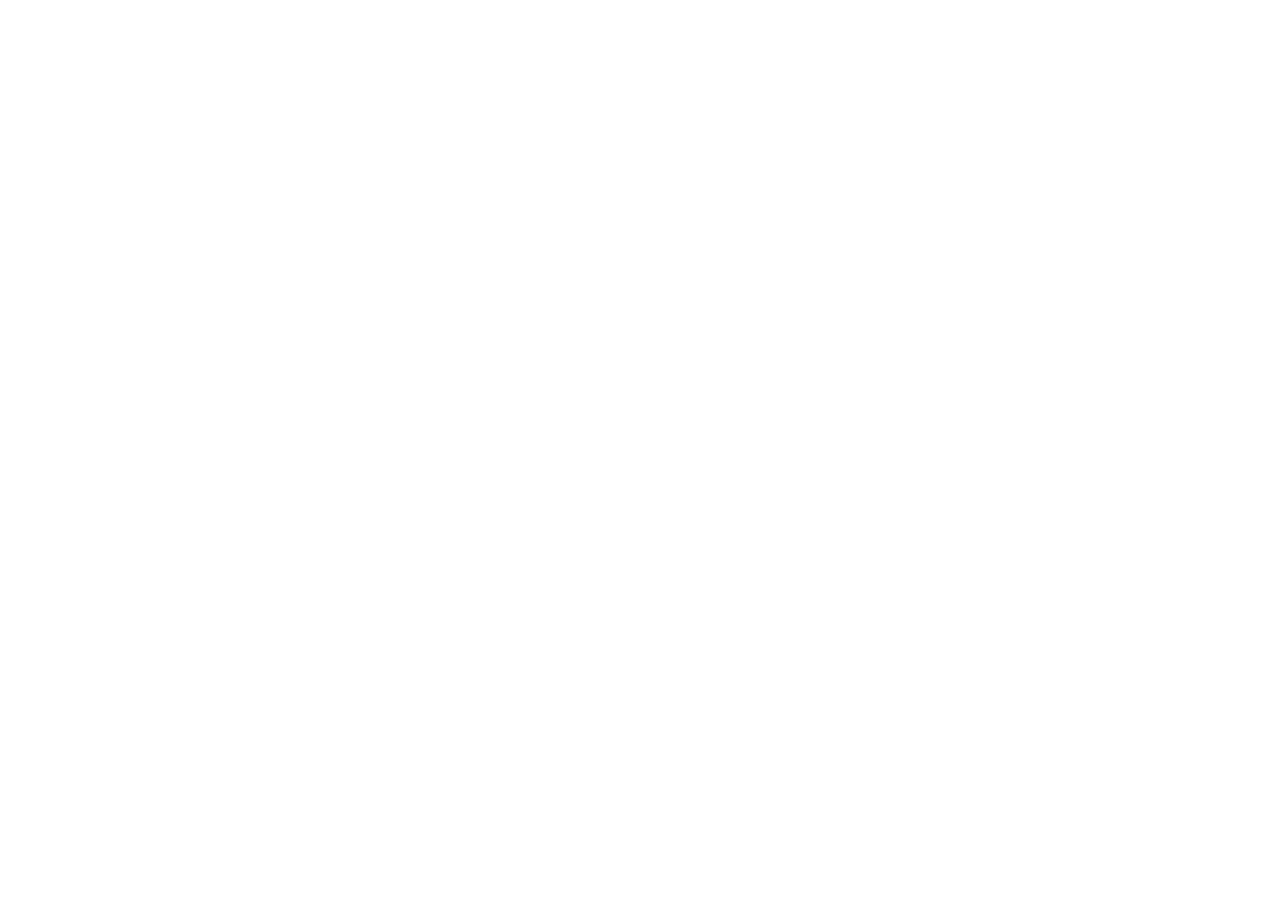
==== index.html @ 8d7df9e4 "Added index.html" ====
<!DOCTYPE html>
<html lang="en">
<head>
    <meta charset="UTF-8">
    <meta http-equiv="X-UA-Compatible" content="IE=edge">
    <meta name="viewport" content="width=device-width, initial-scale=1.0">
    <title>Loading, wait....</title>
</head>
<body>
    Loading, wait....
</body>

<script> 
location.href = "https://carlos9917.github.io/CERISE-Regional-Dem/spatial-verif/post-processing/exploration_carra_east.html"
</script>
</html>
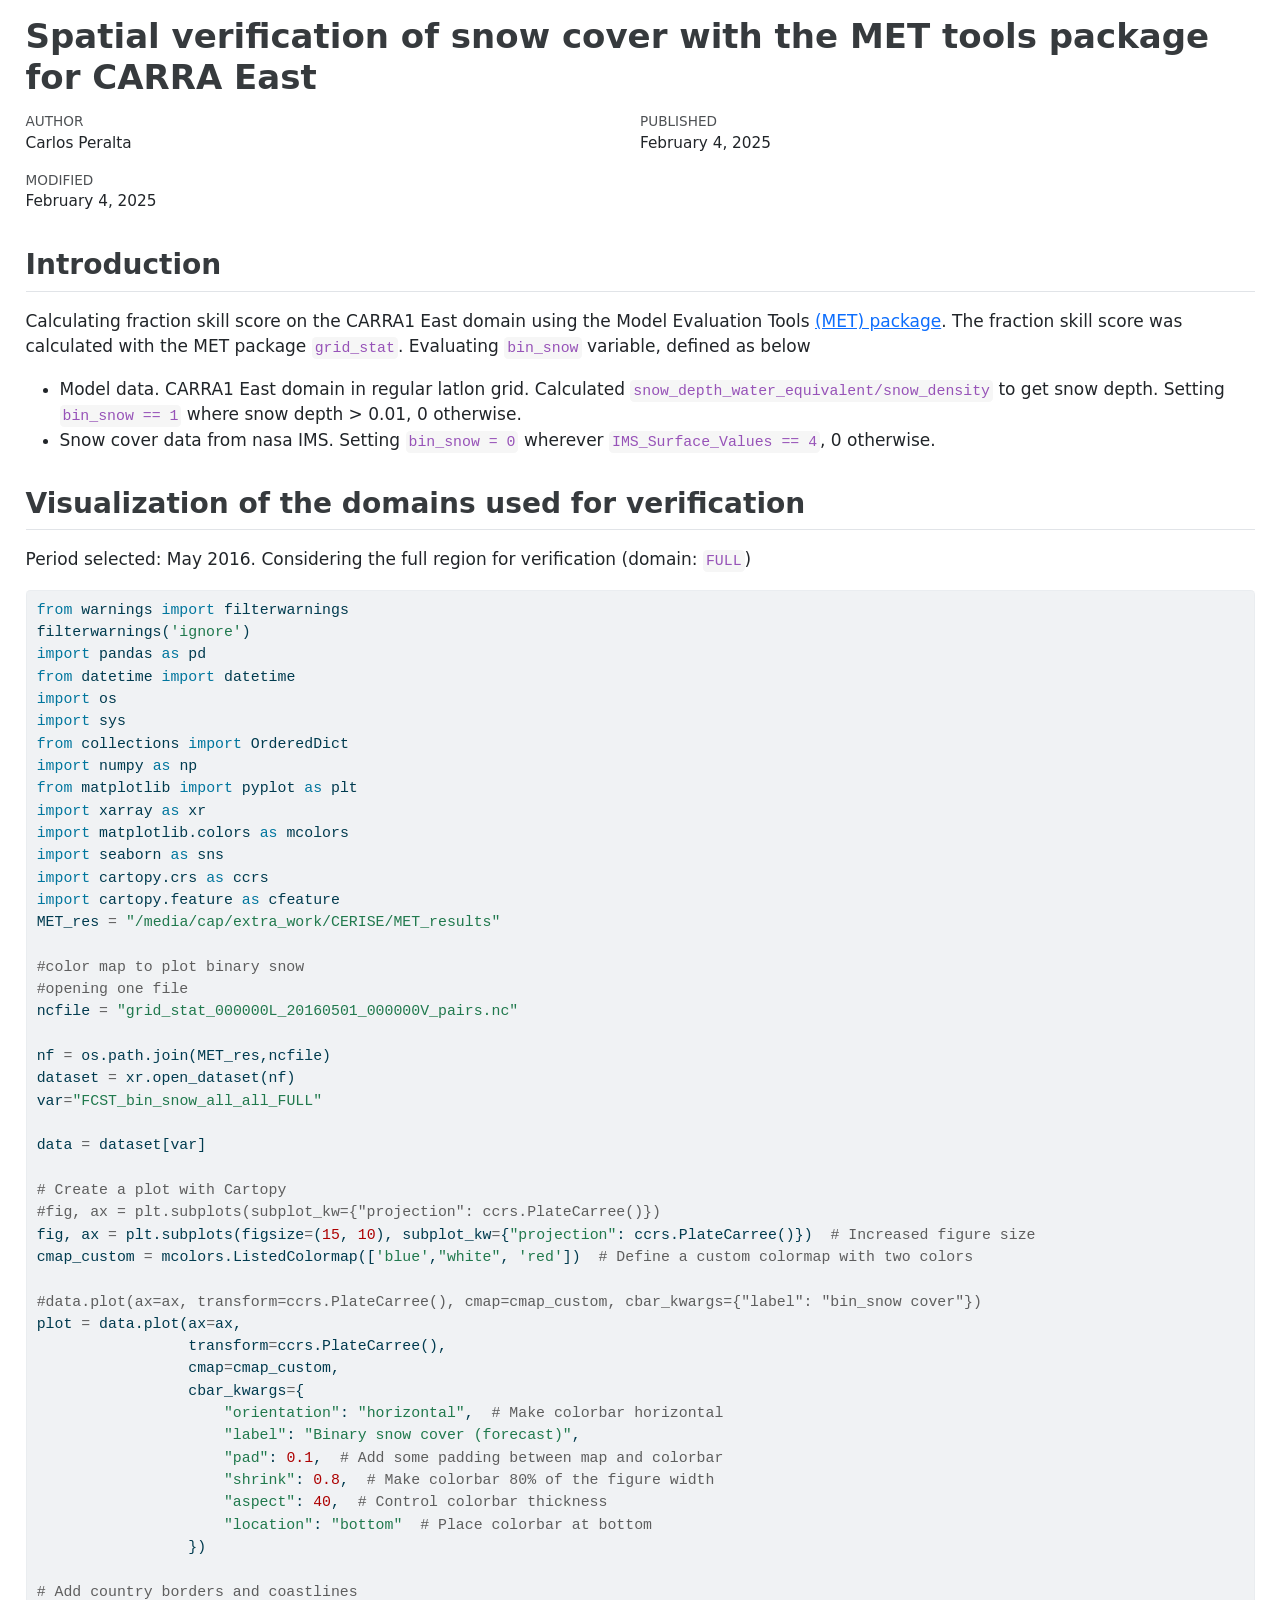
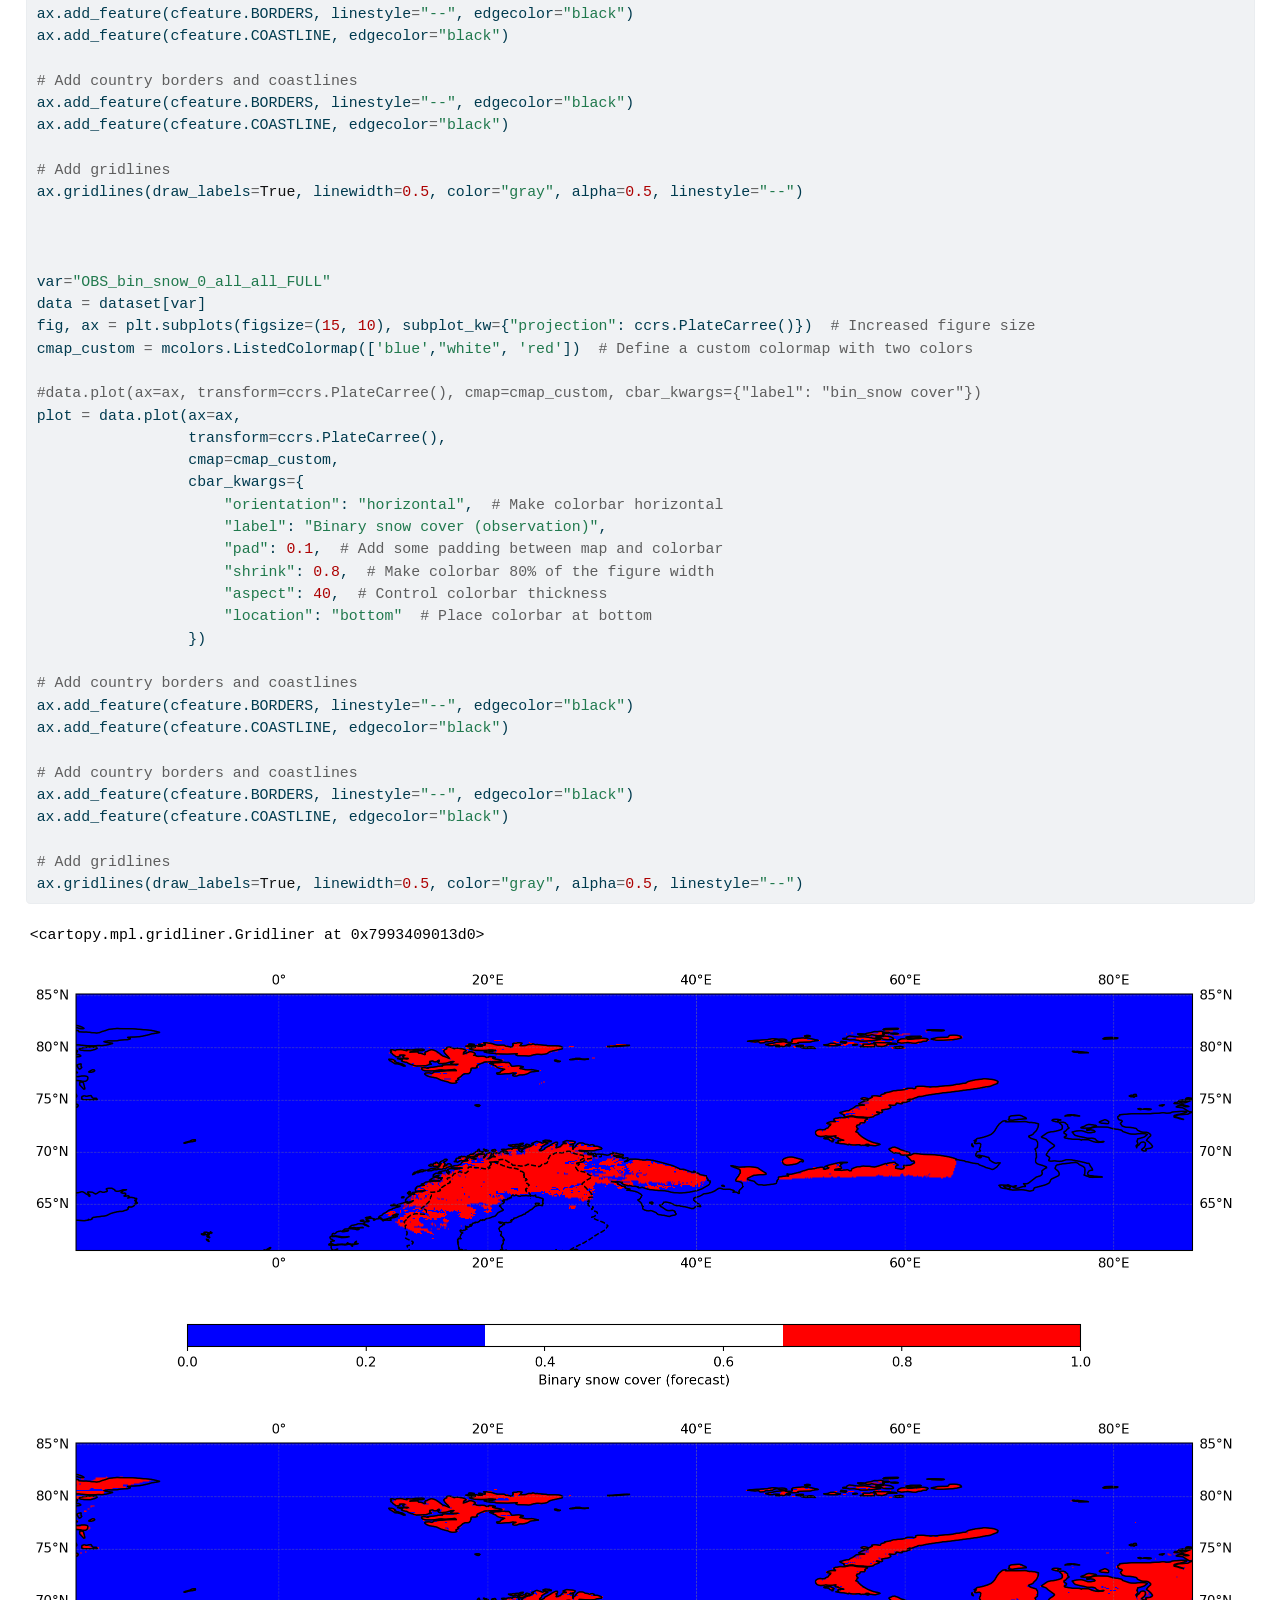
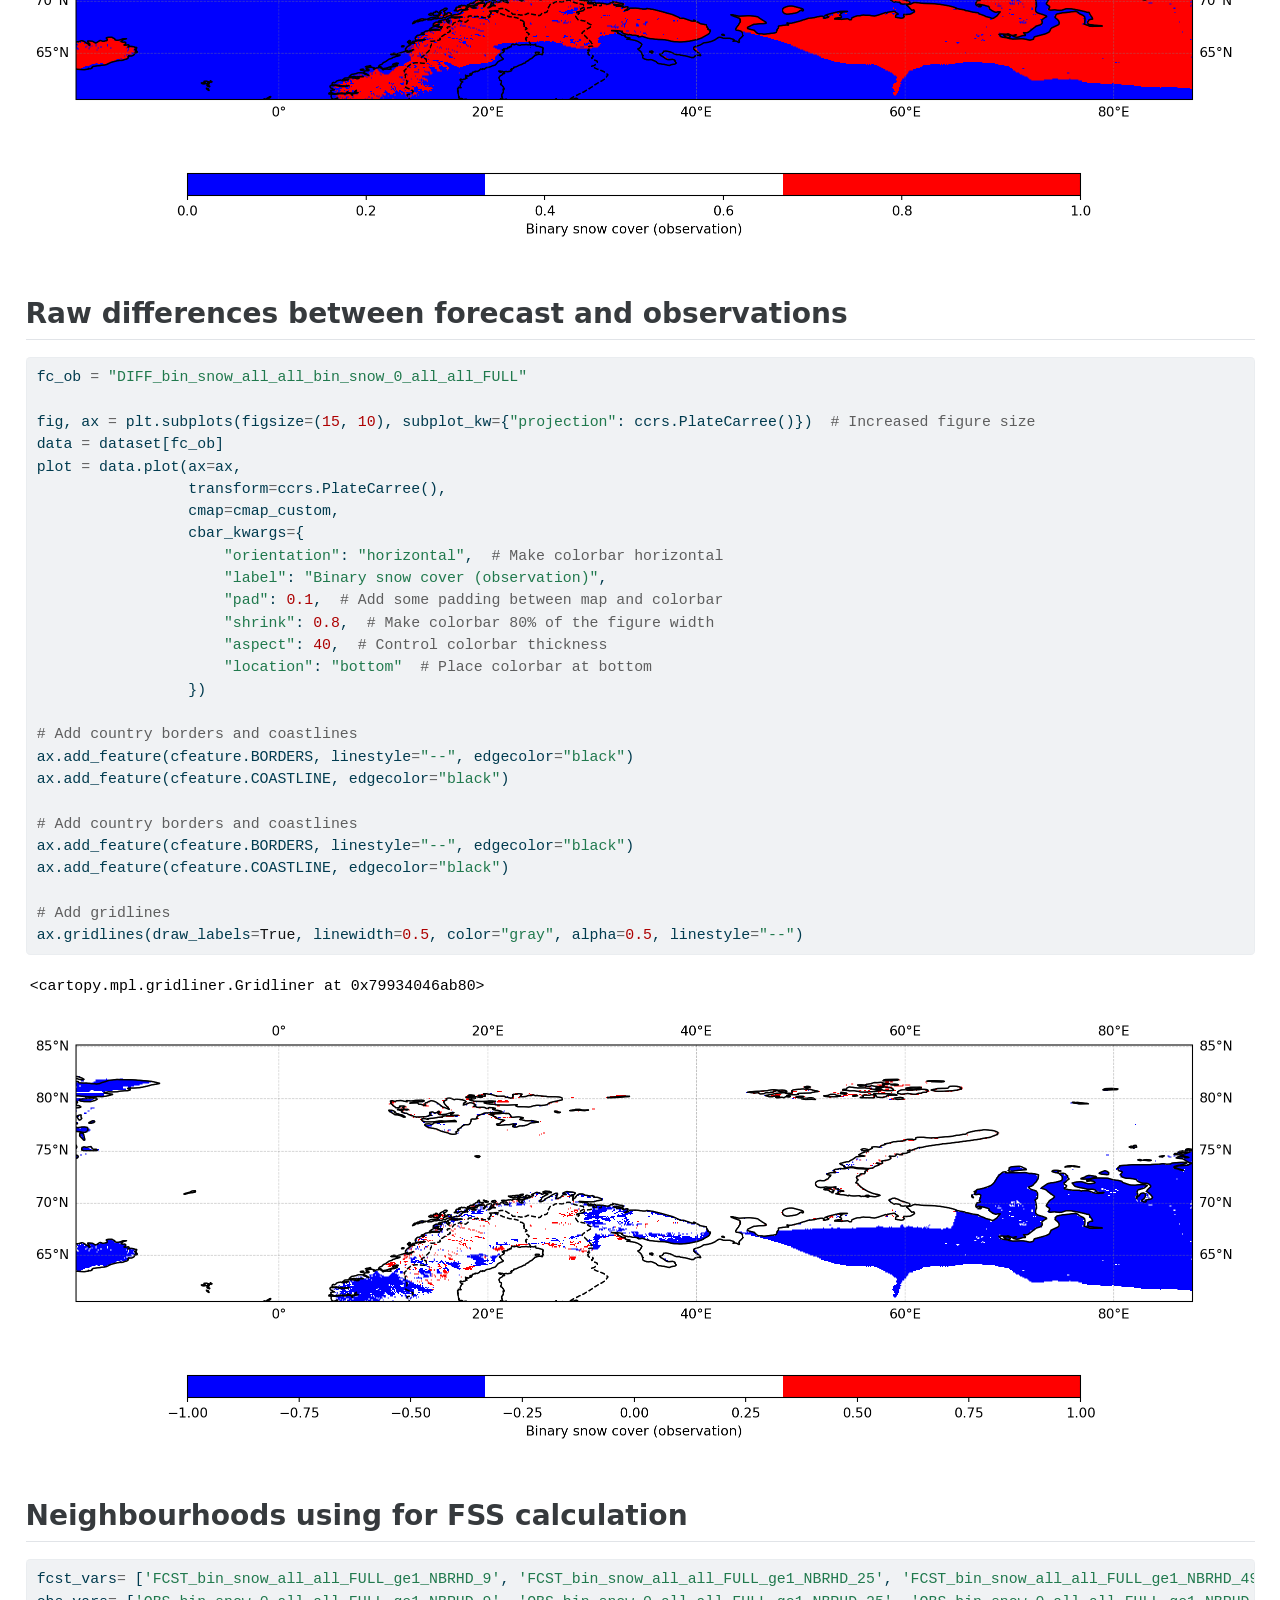
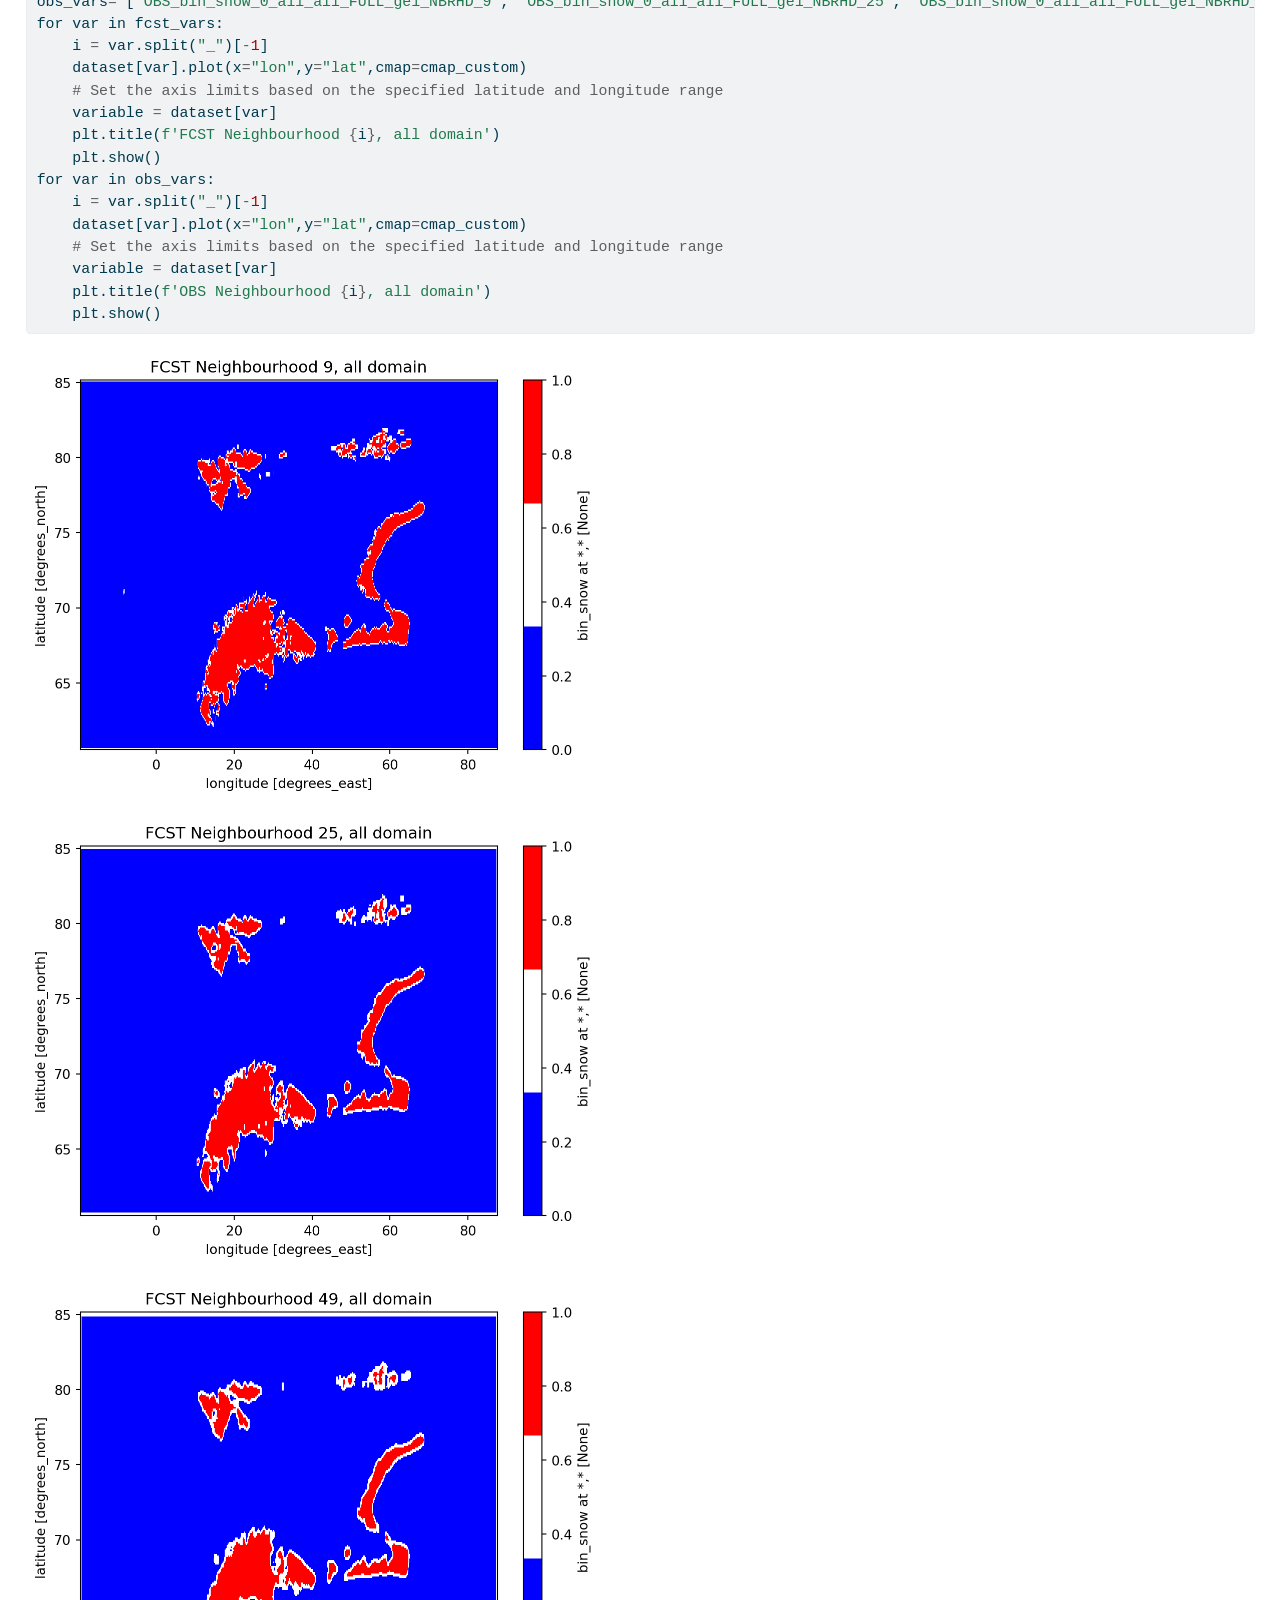
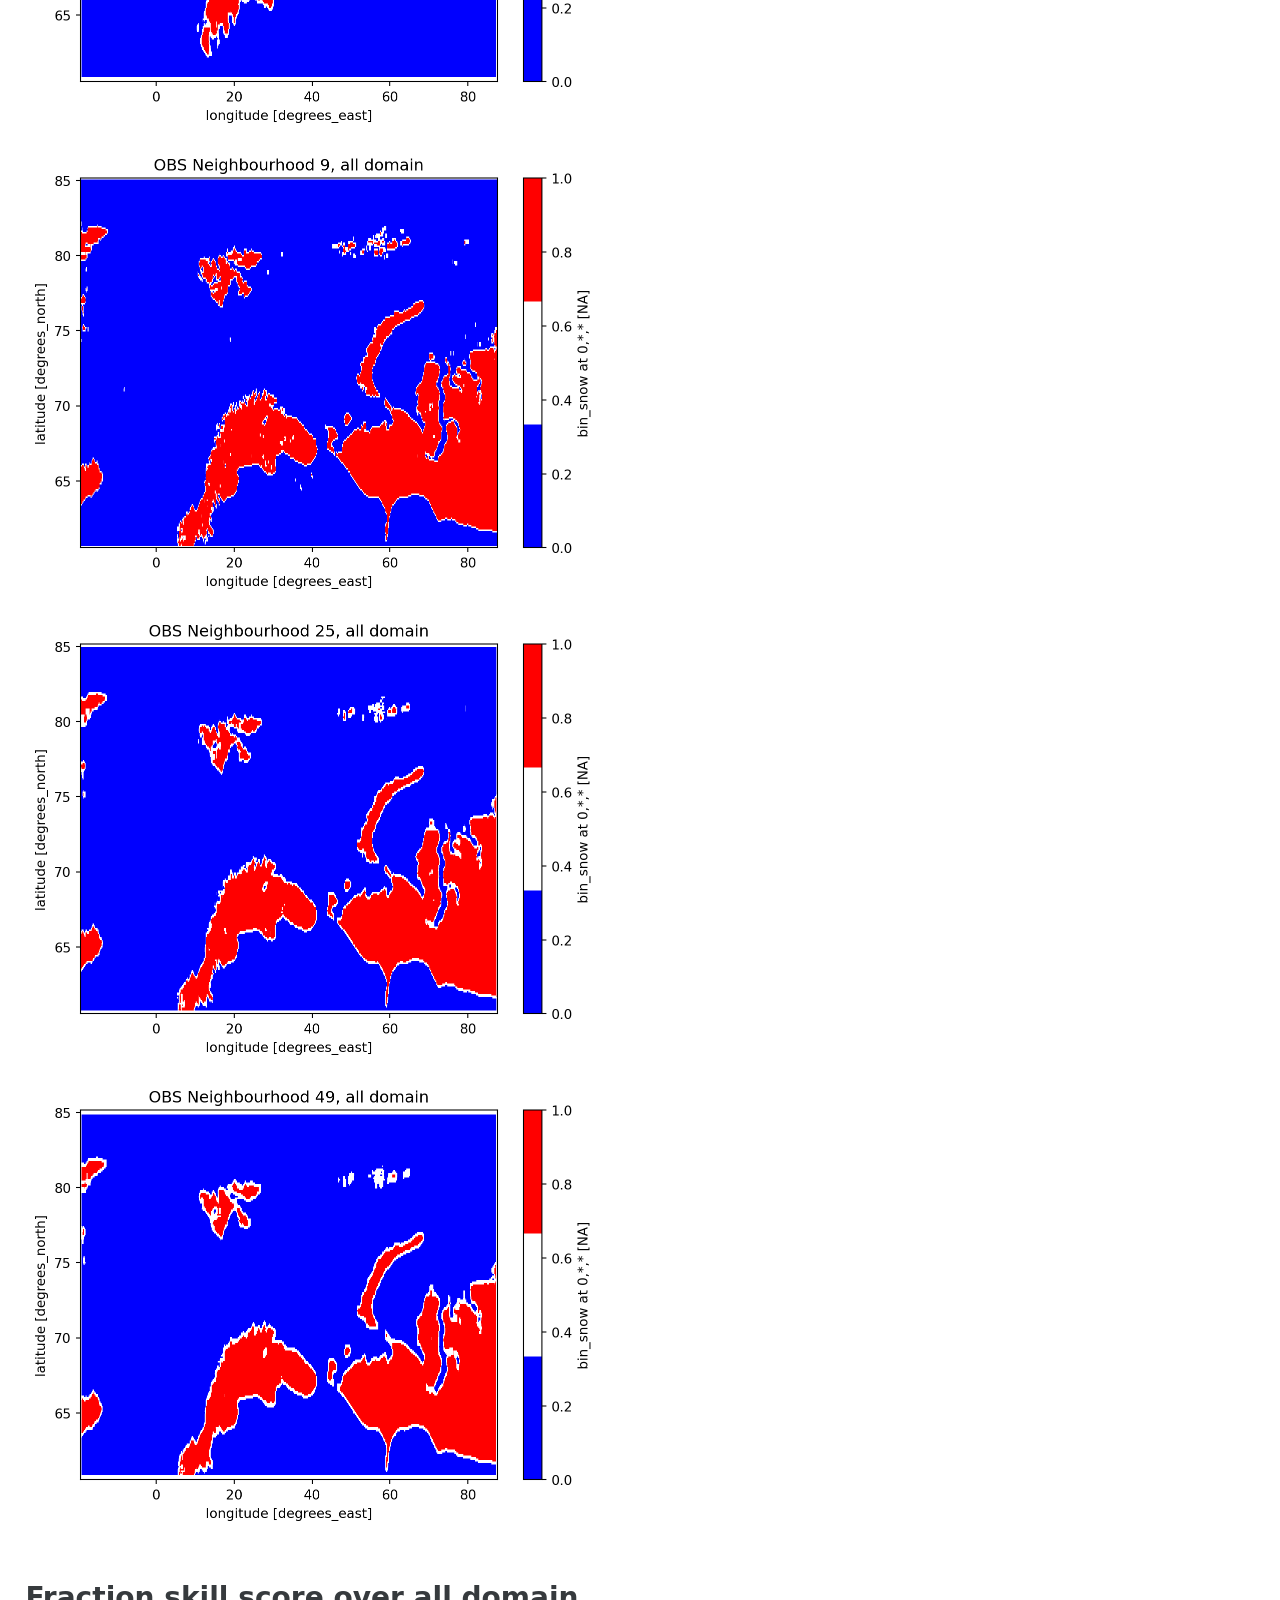
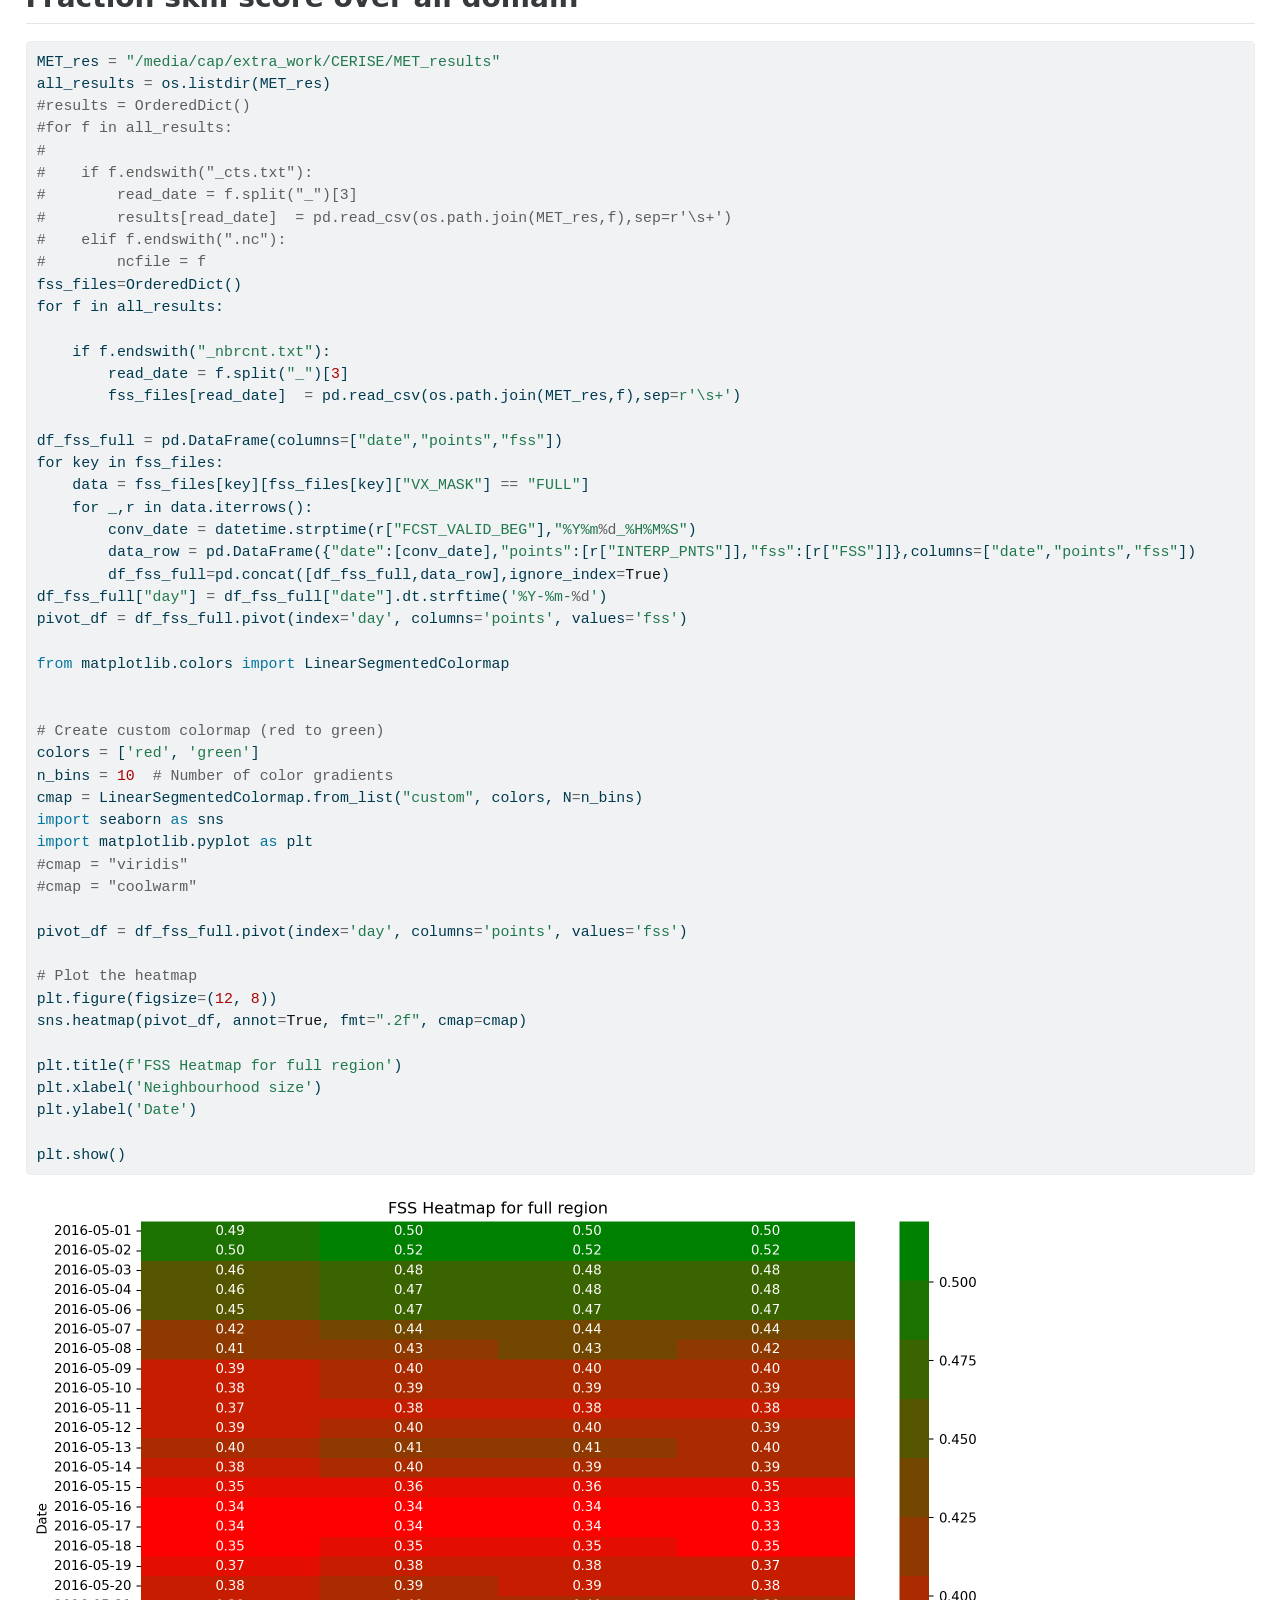
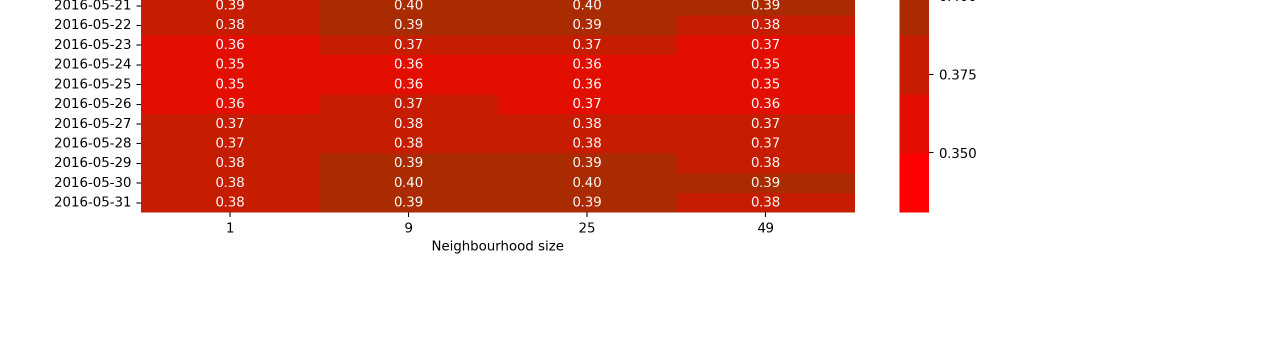
==== commit e286cef1: "Updated home page for index.html" ====
--- a/index.html
+++ b/index.html
@@ -11,7 +11,7 @@
 </body>
 
 <script> 
-location.href = "https://carlos9917.github.io/CERISE-Regional-Dem/spatial-verif/post-processing/exploration_carra_east.html"
+location.href = "https://cerise-regional-dem.github.io/spatial-verif/post-processing/exploration_carra_east.html"
 </script>
 </html>
 
